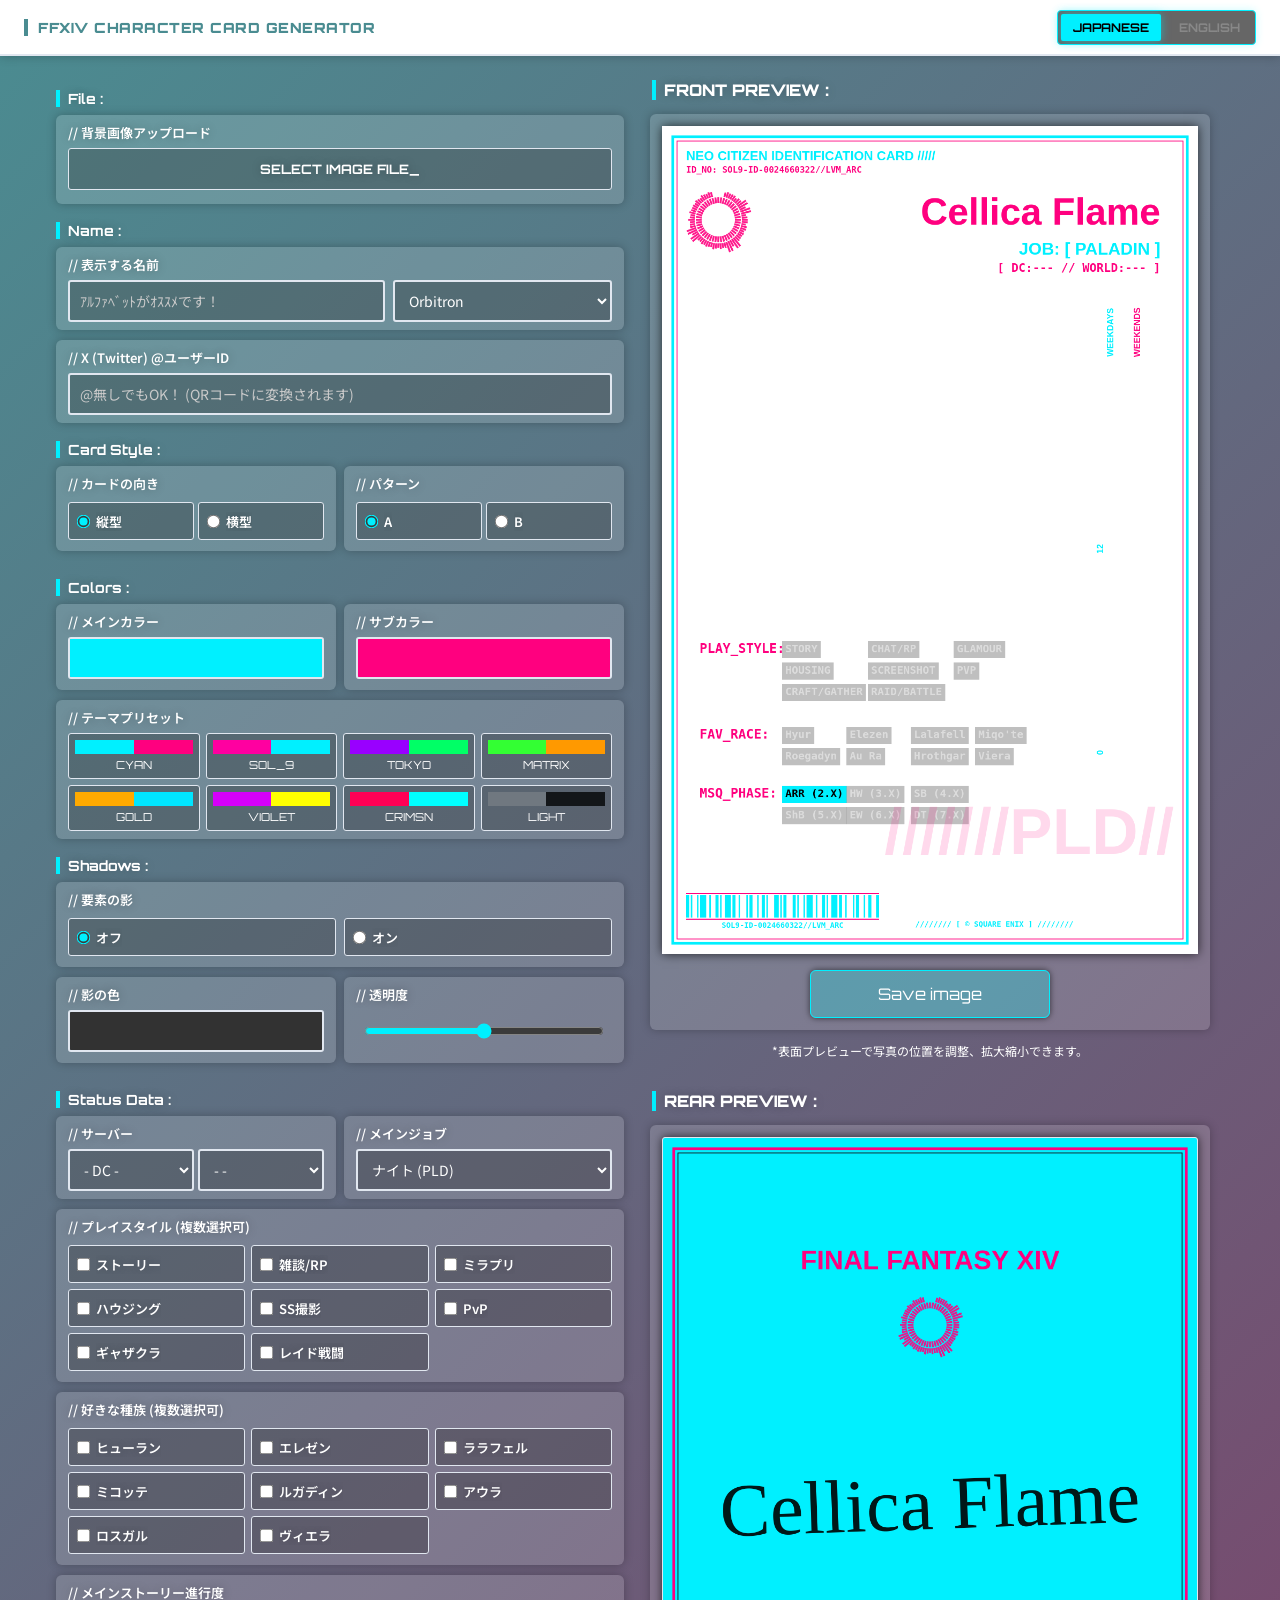
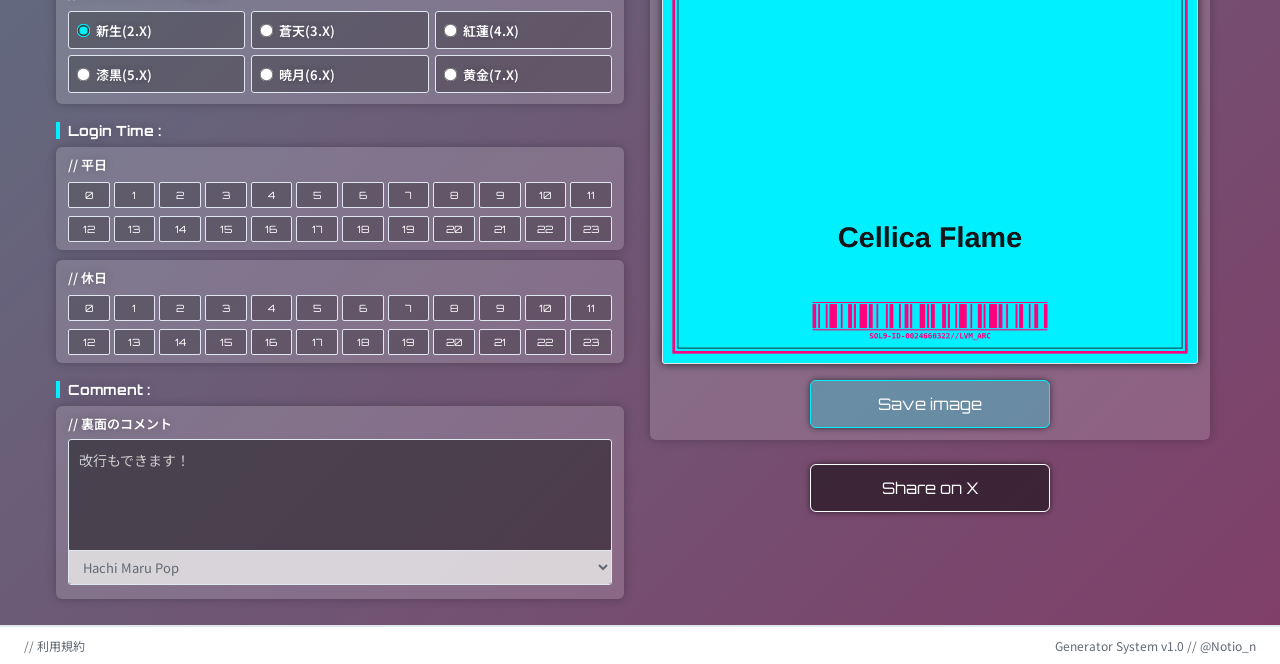
==== index.html @ 162b5ef1 "Add files via upload" ====
<!DOCTYPE html>
<!-- saved from url=(0031)https://mihaly-v.github.io/tst/ -->
<html lang="ja"><head><meta http-equiv="Content-Type" content="text/html; charset=UTF-8">
    
    <meta name="viewport" content="width=device-width, initial-scale=1.0">
    <title>FFXIV CHARACTER CARD GENERATOR</title>
    <link rel="preconnect" href="https://fonts.googleapis.com">
    <link rel="preconnect" href="https://fonts.gstatic.com" crossorigin>
    <link href="https://fonts.googleapis.com/css2?family=Meow+Script&display=swap" rel="stylesheet">
    <link href="https://fonts.googleapis.com/css2?family=Audiowide&family=Black+Han+Sans&family=Cinzel+Decorative:wght@400;700&family=Cinzel:wght@400..900&family=Dela+Gothic+One&family=Gasoek+One&family=Hachi+Maru+Pop&family=Major+Mono+Display&family=Montserrat:wght@100..900&family=Notable&family=Noto+Sans+JP&family=Orbitron:wght@400..900&display=swap" rel="stylesheet">    <link rel="stylesheet" href="style.css">
</head>
<body>

    <header>
        <div class="header-title" id="lblHeaderTitle">FFXIV CHARACTER CARD GENERATOR</div>
        <div class="lang-switcher">
            <button id="btnLangJP" class="active">
                <span class="lang-full">JAPANESE</span>
                <span class="lang-short">JP</span>
            </button>

            <button id="btnLangEN">
                <span class="lang-full">English</span>
                <span class="lang-short">EN</span>
            </button>
        </div>
    </header>

    <div class="center-wrapper">
        <div class="main-container">
            
            <div class="control-panel">
                <h3 class="section-title">File :</h3>
                <div class="form-group">
                    <label id="lblBgImage">背景画像アップロード</label>
                    <label class="custom-file-upload">
                        <input type="file" id="bgImage" accept="image/*">
                        <span id="file-upload-text">SELECT IMAGE FILE_</span>
                    </label>
                </div>
                <h3 class="section-title">Name :</h3>
                <div class="form-group">
                    <label id="lblCharName" for="charName">名前 (キャラクター名)</label>
                    <div class="name-input-container">
                        <input type="text" id="charName" value="" placeholder="ｱﾙﾌｧﾍﾞｯﾄがｵｽｽﾒです！">
                        <select id="textFontName">
                            <option class="font-orbitron" value="'Orbitron', sans-serif" selected>Orbitron</option>
                            <option class="font-cinzel" value="'Cinzel', serif">Cinzel</option>
                            <option class="font-cinzeldec" value="'Cinzel Decorative', serif">Cinzel Decorative</option>
                            <option class="font-montserrat" value="'Montserrat', sans-serif">Montserrat</option>
                            <option class="font-notojp" value="'Noto Sans JP', sans-serif">Noto Sans JP</option>
                            <option class="font-audiowide" value="'Audiowide', sans-serif">Audiowide</option>
                            <option class="font-blackhan" value="'Black Han Sans', sans-serif">Black Han Sans</option>
                            <option class="font-notable" value="'Notable', sans-serif">Notable</option>
                            <option class="font-gasoek" value="'Gasoek One', sans-serif">Gasoek One</option>
                            <option class="font-hachimaru" value="'Hachi Maru Pop', sans-serif">Hachi Maru Pop</option>
                            <option class="font-delagothic" value="'Dela Gothic One', sans-serif">Dela Gothic One</option>
                        </select>
                    </div>
                </div>

                <div class="form-group">
                    <label id="lblXID" for="xTwitterID">X (Twitter) @ユーザーID</label>
                    <input type="text" id="xTwitterID" value="" placeholder="@無しでもOK！ (QRコードに変換されます)">
                </div>

                

                <h3 class="section-title">Card Style :</h3>
                <div class="flex-row">
                    <div class="form-group">
                        <label id="lblOrientation">▼ カードの向き</label>
                        <div class="flex-row" style="gap:4px; margin-top:2px;">                        
                            <label class="radio-label"><input type="radio" name="cardOrientation" value="vertical" checked=""><span id="optVert">縦型</span></label>
                            <label class="radio-label"><input type="radio" name="cardOrientation" value="horizontal"><span id="optHoriz">横型</span></label>
                        </div>
                    </div>
                    <div class="form-group">
                        <label id="lblPattern">▼ パターン</label>
                        <div class="flex-row" style="gap:4px; margin-top:2px;">
                            <label class="radio-label"><input type="radio" name="layoutPattern" value="A" checked=""><span>A</span></label>
                            <label class="radio-label"><input type="radio" name="layoutPattern" value="B"><span>B</span></label>
                        </div>
                    </div>
                </div>

                

                <h3 class="section-title">Colors :</h3>
                <div class="flex-row">
                    <div class="form-group">
                        <label id="lblCol1">メインカラー:</label>
                        <input type="color" id="themeColorPicker" value="#00f0ff">
                    </div>
                    <div class="form-group">
                        <label id="lblCol2">サブカラー:</label>
                        <input type="color" id="themeColorPicker2" value="#ff007f">
                    </div>
                </div>

                <div class="form-group">
                    <label id="lblColors">テーマプリセット</label>
                    <div class="palette-container" id="paletteContainer"><button type="button" class="palette-btn" title="CYAN"><div class="palette-preview"><div class="palette-color" style="background-color: rgb(0, 240, 255);"></div><div class="palette-color" style="background-color: rgb(255, 0, 127);"></div></div><span class="palette-label">CYAN</span></button><button type="button" class="palette-btn" title="SOL_9"><div class="palette-preview"><div class="palette-color" style="background-color: rgb(255, 0, 160);"></div><div class="palette-color" style="background-color: rgb(0, 240, 255);"></div></div><span class="palette-label">SOL_9</span></button><button type="button" class="palette-btn" title="TOKYO"><div class="palette-preview"><div class="palette-color" style="background-color: rgb(153, 0, 255);"></div><div class="palette-color" style="background-color: rgb(0, 255, 102);"></div></div><span class="palette-label">TOKYO</span></button><button type="button" class="palette-btn" title="MATRIX"><div class="palette-preview"><div class="palette-color" style="background-color: rgb(51, 255, 51);"></div><div class="palette-color" style="background-color: rgb(255, 153, 0);"></div></div><span class="palette-label">MATRIX</span></button><button type="button" class="palette-btn" title="GOLD"><div class="palette-preview"><div class="palette-color" style="background-color: rgb(255, 170, 0);"></div><div class="palette-color" style="background-color: rgb(0, 229, 255);"></div></div><span class="palette-label">GOLD</span></button><button type="button" class="palette-btn" title="VIOLET"><div class="palette-preview"><div class="palette-color" style="background-color: rgb(213, 0, 249);"></div><div class="palette-color" style="background-color: rgb(255, 255, 0);"></div></div><span class="palette-label">VIOLET</span></button><button type="button" class="palette-btn" title="CRIMSN"><div class="palette-preview"><div class="palette-color" style="background-color: rgb(255, 0, 85);"></div><div class="palette-color" style="background-color: rgb(0, 255, 255);"></div></div><span class="palette-label">CRIMSN</span></button><button type="button" class="palette-btn" title="LIGHT"><div class="palette-preview"><div class="palette-color" style="background-color: rgb(112, 120, 128);"></div><div class="palette-color" style="background-color: rgb(19, 22, 25);"></div></div><span class="palette-label">LIGHT</span></button></div>
                </div>
                <h3 class="section-title">Shadows :</h3>
                <div class="form-group" >
                    <label id="lblShadow">文字や要素の影：</label>
                    <div class="flex-row">
                        <label  class="radio-label"><input type="radio" name="textShadow" value="off" checked><span id="lblShadowOff">オフ</span></label>
                        <label  class="radio-label"><input type="radio" name="textShadow" value="on"><span id="lblShadowOn">オン</span></label>
                    </div>
                    
                </div>
                <div class="flex-row">
                    <div class="form-group">
                        <label id="lblShadowCol">影の色 :</label>
                        <input type="color" id="shadowColorPicker" value="#323232">
                    </div>
                    <div class="form-group">
                        <label id="lblAplha" for="alphaSlider">透明度 (Alpha):</label>
                        <div class="alphaWrap">
                            <input type="range" id="alphaSlider" min="0" max="1" step="0.01" value="0.5">
                            <span id="alphaValue">0.5</span>
                        </div>
                        <!-- <label class="radio-label"><input type="radio" name="textShadowColor" value="black" checked><span>黒</span></label>
                        <label class="radio-label"><input type="radio" name="textShadowColor" value="white"><span>白</span></label> -->
                    </div>
                </div>

                <h3 class="section-title">Status Data :</h3>
                <div class="flex-row">
                    <div class="form-group">
                        <label id="lblAffiliation">ワールド (DC / WORLD)</label>
                        <div class="flex-row" style="gap:4px;">
                            <select id="dcSelect">
                                <option value="" selected="">- DC -</option>
                                <option value="Secret">Secret</option>

                                <optgroup label="JP">
                                    <option value="Elemental">Elemental</option>
                                    <option value="Gaia">Gaia</option>
                                    <option value="Mana">Mana</option>
                                    <option value="Meteor">Meteor</option>
                                </optgroup>

                                <optgroup label="NA">
                                    <option value="Aether">Aether</option>
                                    <option value="Crystal">Crystal</option>
                                    <option value="Dynamis">Dynamis</option>
                                    <option value="Primal">Primal</option>
                                </optgroup>

                                <optgroup label="EU">
                                    <option value="Chaos">Chaos</option>
                                    <option value="Light">Light</option>
                                </optgroup>

                                <optgroup label="OC">
                                    <option value="Materia">Materia</option>
                                </optgroup>

                                <optgroup label="KR">
                                    <option value="Korea">Korea</option>
                                </optgroup>
                            </select>
                            <select id="worldSelect">
                                <option value="" selected="">- -</option>
                            </select>
                        </div>
                    </div>
                    
                    <div class="form-group">
                        <label id="lblMainJob" for="mainJob">メインジョブ</label>
                        <select id="mainJob"><optgroup label="タンク"><option value="ナイト">ナイト (PLD)</option><option value="戦士">戦士 (WAR)</option><option value="暗黒騎士">暗黒騎士 (DRK)</option><option value="ガンブレイカー">ガンブレイカー (GNB)</option></optgroup><optgroup label="ヒーラー"><option value="白魔道士">白魔道士 (WHM)</option><option value="学者">学者 (SCH)</option><option value="占星術師">占星術師 (AST)</option><option value="賢者">賢者 (SGE)</option></optgroup><optgroup label="近接"><option value="モンク">モンク (MNK)</option><option value="竜騎士">竜騎士 (DRG)</option><option value="忍者">忍者 (NIN)</option><option value="侍">侍 (SAM)</option><option value="リーパー">リーパー (RPR)</option><option value="ヴァイパー">ヴァイパー (VPR)</option></optgroup><optgroup label="遠隔物理"><option value="吟遊詩人">吟遊詩人 (BRD)</option><option value="機工士">機工士 (MCH)</option><option value="踊り子">踊り子 (DNC)</option></optgroup><optgroup label="遠隔魔法"><option value="黒魔道士">黒魔道士 (BLM)</option><option value="召喚士">召喚士 (SMN)</option><option value="赤魔道士">赤魔道士 (RDM)</option><option value="ピクトマンサー">ピクトマンサー (PCT)</option></optgroup></select>
                    </div>
                </div>

                <div class="form-group">
                    <label id="lblPlaystyle">プレイスタイル (複数選択可)</label>
                    <div class="checkbox-grid" id="playstyleGrid">
                        <label class="checkbox-label"><input type="checkbox" name="style" value="ストーリー"><span>ストーリー</span></label>
                        <label class="checkbox-label"><input type="checkbox" name="style" value="雑談/RP"><span>雑談/RP</span></label>
                        <label class="checkbox-label"><input type="checkbox" name="style" value="ミラプリ"><span>ミラプリ</span></label>
                        <label class="checkbox-label"><input type="checkbox" name="style" value="ハウジング"><span>ハウジング</span></label>
                        <label class="checkbox-label"><input type="checkbox" name="style" value="SS撮影"><span>SS撮影</span></label>
                        <label class="checkbox-label"><input type="checkbox" name="style" value="PvP"><span>PvP</span></label>
                        <label class="checkbox-label"><input type="checkbox" name="style" value="ギャザクラ"><span>ギャザクラ</span></label>
                        <label class="checkbox-label"><input type="checkbox" name="style" value="レイド戦闘"><span>レイド戦闘</span></label>
                    </div>
                </div>

                <div class="form-group">
                    <label id="lblFavRace">好きな種族 (複数選択可)</label>
                    <div class="checkbox-grid" id="raceGrid">
                        <label class="checkbox-label"><input type="checkbox" name="race" value="Hyur"><span>ヒューラン</span></label>
                        <label class="checkbox-label"><input type="checkbox" name="race" value="Elezen"><span>エレゼン</span></label>
                        <label class="checkbox-label"><input type="checkbox" name="race" value="Lalafell"><span>ララフェル</span></label>
                        <label class="checkbox-label"><input type="checkbox" name="race" value="Miqo&#39;te"><span>ミコッテ</span></label>
                        <label class="checkbox-label"><input type="checkbox" name="race" value="Roegadyn"><span>ルガディン</span></label>
                        <label class="checkbox-label"><input type="checkbox" name="race" value="Au Ra"><span>アウラ</span></label>
                        <label class="checkbox-label"><input type="checkbox" name="race" value="Hrothgar"><span>ロスガル</span></label>
                        <label class="checkbox-label"><input type="checkbox" name="race" value="Viera"><span>ヴィエラ</span></label>
                    </div>
                </div>

                <div class="form-group">
                    <label id="lblProgress">メインストーリー進行度</label>
                    <div id="progressGroup" class="story-progress-grid"><label class="radio-label"><input type="radio" name="progress" value="0"><span>新生(2.X)</span></label><label class="radio-label"><input type="radio" name="progress" value="1"><span>蒼天(3.X)</span></label><label class="radio-label"><input type="radio" name="progress" value="2"><span>紅蓮(4.X)</span></label><label class="radio-label"><input type="radio" name="progress" value="3"><span>漆黒(5.X)</span></label><label class="radio-label"><input type="radio" name="progress" value="4"><span>暁月(6.X)</span></label><label class="radio-label"><input type="radio" name="progress" value="5"><span>黄金(7.X)</span></label></div>
                </div>

                <h3 class="section-title" id="lblLoginTime">Login Time :</h3>
                <div class="section">
                    <div class="form-group">

                    <label id="lblWeekday">平日</label>
                    <div id="weekdayTimeGrid" class="time-grid"></div>
                    </div>
                    <div class="form-group">
                    <label id="lblWeekend" >休日</label>
                    <div id="weekendTimeGrid" class="time-grid"></div>
                </div>

                <h3 class="section-title" id="lblLoginTime">Comment :</h3>
                <div class="form-group">
                    <label id="lblComment">裏面のコメント</label>
                    <div class="comment-container">
                        <textarea id="backComment" rows="5" placeholder="改行もできます！"></textarea>
                        <select id="textFontComment" class="comment-font-select">
                            <option class="font-hachimaru" value="'Hachi Maru Pop', sans-serif" selected>Hachi Maru Pop</option>
                            <option class="font-orbitron" value="'Orbitron', sans-serif">Orbitron</option>
                            <option class="font-cinzel" value="'Cinzel', serif">Cinzel</option>
                            <option class="font-cinzeldec" value="'Cinzel Decorative', serif">Cinzel Decorative</option>
                            <option class="font-montserrat" value="'Montserrat', sans-serif">Montserrat</option>
                            <option class="font-notojp" value="'Noto Sans JP', sans-serif">Noto Sans JP</option>
                            <option class="font-audiowide" value="'Audiowide', sans-serif">Audiowide</option>
                            <option class="font-blackhan" value="'Black Han Sans', sans-serif">Black Han Sans</option>
                            <option class="font-notable" value="'Notable', sans-serif">Notable</option>
                            <option class="font-gasoek" value="'Gasoek One', sans-serif">Gasoek One</option>
                            <option class="font-delagothic" value="'Dela Gothic One', sans-serif">Dela Gothic One</option>
                        </select>
                    </div>
                </div>
                </div>
            </div>

            <div class="preview-panel">
                <div class="neon-badge">FRONT PREVIEW :</div>
                <div class="preview-wrapper">
                    
                    <div class="preview-fit">
                        <div class="preview">
                            <canvas id="background-layer" width="1000" height="1545"></canvas>
                            <canvas id="ui-layer" width="1000" height="1545"></canvas>
                        </div>
                    </div>
                    <button class="save-btn" id="save-btn">Save image</button>
                    <!-- <div class="image-clip-container" id="frontClipBox"> -->
                        <!-- <img id="resultLoadImage" class="preview-image interactive-front" alt="Front Card Preview" src="" alt=""> -->
                        <img id="resultImage" class="preview-image interactive-front" alt="Front Card Preview"src="[data-uri]">
                    <!-- </div> -->
                </div>
                <div id="lblInst" class="inst-text">*表面プレビューで写真の位置を調整、拡大縮小できます。</div>
                <div class="neon-badge">REAR PREVIEW :</div>
                <div class="preview-wrapper">
                    
                    <div class="image-clip-container" id="backClipBox">
                        <img id="resultImageBack" class="preview-image" alt="Rear Card Preview" src="[data-uri]">
                    </div>
                    <button class="saveBack-btn" id="saveBack-btn">Save image</button>
                </div>
                <button class="x-btn" id="x-btn">Share on X</button>
            </div>

        </div>
    </div>

    <footer>
        <div><a href="terms.html" class="footer-link" id="lblFooterTerms">利用規約</a></div>
        <div>Generator System v1.0 // <a href="https://x.com/Notio_n" target="_blank" rel="noopener noreferrer" class="footer-link">@Notio_n</a></div>
    </footer>

    
    <canvas id="cardCanvas" width="1000" height="1545"></canvas>
    <canvas id="cardLoadCanvas" width="1000" height="1545"></canvas>
    <canvas id="cardCanvasBack" width="1000" height="1545"></canvas>

    <!-- <div class="preview">
        <canvas id="background-layer" width="1000" height="1545"></canvas>
        <canvas id="ui-layer" width="1000" height="1545"></canvas>
    </div> -->

    <div id="hiddenQrContainer"></div>

    <script src="qrcode.min.js"></script>
    <!-- <script src="./index_files/script.js.ダウンロード"></script> -->
    <script src="scriptMask.js"></script>
</body></html>
---- style.css ----
:root {
    --bg-main: #f1f3f7;
    --bg-panel: #ffffff;
    --text-main: #131619;
    --text-muted: #626973;
    --border-flat: #e1e7f0;
    --border-focus: #00f0ff;
    
    --radius-sm: 3px;
    --radius-md: 6px;
    --transition: all 0.15s ease-in-out;
}

* { box-sizing: border-box; margin: 0; padding: 0; }

/* それぞれのoption用のフォント指定 */
.font-orbitron  { font-family: 'Orbitron', sans-serif; }
.font-cinzel    { font-family: 'Cinzel', serif; }
.font-montserrat{ font-family: 'Montserrat', sans-serif; }
.font-techmono  { font-family: 'Share Tech Mono', monospace; }
.font-notojp    { font-family: 'Noto Sans JP', sans-serif; }
.font-mplus     { font-family: 'M PLUS 1p', sans-serif; }
.font-notokr    { font-family: 'Noto Sans KR', sans-serif; }
.font-blackhan  { font-family: 'Black Han Sans', sans-serif; }
.font-rubik     { font-family: 'Rubik 80s Fade', sans-serif; }
.font-syncopate { 
  font-family: 'Syncopate', sans-serif; 
  text-transform: uppercase; 
}
.font-audiowide { 
  font-family: 'Audiowide', sans-serif; 
}
.font-majormono { 
  font-family: 'Major Mono Display', monospace;
}
.font-stalinist { 
  font-family: 'Stalinist One', sans-serif; 
}
.font-notable { 
  font-family: 'Notable', sans-serif; 
}
.font-cinzeldec { 
  font-family: 'Cinzel Decorative', serif; 
}
.font-gasoek { 
  font-family: 'Gasoek One', sans-serif; 
}
.font-delagothic { 
  font-family: 'Dela Gothic One', sans-serif; 
}
.font-hachimaru { 
  font-family: 'Hachi Maru Pop', sans-serif; 
}

body {
    font-family:  'Noto Sans JP', Arial, sans-serif;
    /* background-color: var(--bg-main); */
    background-color:#d8e6e9;
    background: linear-gradient(135deg, #c1c6ce 0%, #d7d9db 100%);
    background: linear-gradient(135deg, #4a8c91 0%, #803e68 100%);
    color: var(--text-main);
    display: flex;
    flex-direction: column;
    min-height: 100vh;
    overflow-x: hidden;
}

header {
    background-color: var(--bg-panel);
    border-bottom: 2px solid var(--border-flat);
    padding: 0 24px;
    display: flex;
    justify-content: space-between;
    align-items: center;
    height: 56px;
    z-index: 100;
    box-shadow: 0 0 10px rgba(0, 0, 0, 0.25);
}
.header-title {
    font-family: 'Orbitron', sans-serif;
    font-size: 14px;
    font-weight: 900;
    /* color: var(--text-main); */
    color: #4a8c91;
    letter-spacing: 0.5px;
    padding-left: 10px;
    border-left: 4px solid #4a8c91;
}
/* .lang-switcher { display: flex; gap: 6px; } */
.lang-btn {
    background: var(--bg-main);
    border: 1px solid var(--border-flat);
    color: var(--text-muted);
    padding: 4px 12px;
    font-family: 'Orbitron', sans-serif;
    font-size: 11px;
    font-weight: 700;
    cursor: pointer;
    border-radius: var(--radius-sm);
}
.lang-btn.active, .lang-btn:hover {
    background: var(--text-main);
    color: #fff;
    border-color: var(--text-main);
}

.center-wrapper {
    flex: 1;
    display: flex;
    justify-content: center;
    width: 100%;
    /* background-color: var(--bg-main); */
}

.main-container {
    display: flex;
    flex-direction: row; 
    flex-wrap: nowrap;
    justify-content: center; /* 一体化させ中央へ寄せる */
    width: 100%;
    max-width: 1220px; /* ⚠️ 600px + 600px + 間隔固定20px = 1220px */
    /* height: calc(100vh - 56px); */
    height: auto;
}

/* ⚙️ 左側：メニュー (最大横幅 600px) */
.control-panel {
    width: 50%;
    max-width: 600px; /* 👈 600pxに固定制限 */
    flex-shrink: 0;
    /* background-color: var(--bg-panel);
    border-left: 2px solid var(--border-flat); */
    padding: 16px;
    overflow-y: auto;
}

/* 🖼️ 右側：プレビュー (最大横幅 600px / 間隔は20pxで完全固定) */
.preview-panel {
    width: 50%;
    max-width: 600px; /* 👈 600pxに固定制限 */
    flex-shrink: 0;
    /* background-color: var(--bg-main);
    border-left: 20px solid var(--bg-main); 
    border-right: 2px solid var(--border-flat); */
    padding: 20px 20px 20px 0;
    display: flex;
    flex-direction: column;
    align-items: center;
    justify-content: flex-start;
    overflow-y: auto;
    gap: 8px;
}

.save-btn,.saveBack-btn {
    position: relative; 
    overflow: hidden;  
    background-color: rgba(0, 250, 255, 0.25);
    color: #ffffff;
    border: 1px solid #00f0ff;
    margin-top: 16px;
    width: 240px;
    height: 48px;
    /* border: 1px solid #ffffff; */
    border-radius: 6px;
    font-size: 16px;
    font-family: 'Orbitron', sans-serif;
    cursor: pointer;
    box-shadow: 0 0 6px rgba(0, 0, 0, 0.6);
    /* transition: all 0.3s ease; */
}
.x-btn {
    position: relative; 
    overflow: hidden;
    margin-top: 16px;
    width: 240px;
    height: 48px;
    color: #ffffff;
    background-color: rgba(0, 0, 0, 0.5);
    border: 1px solid #ffffff;
    border-radius: 6px;
    font-size: 16px;
    font-family: 'Orbitron', sans-serif;
    cursor: pointer;
    box-shadow: 0 0 6px rgba(0, 0, 0, 0.6);
}

.save-btn::after,.saveBack-btn::after,.x-btn::after {
    content: '';
    position: absolute;
    top: 0;
    left: -100%; /* スタート時はボタンの左側に隠しておく */
    width: 50%;  /* 光の線の幅 */
    height: 100%;
    
    /* 斜めの白いグラデーション光を作る */
    background: linear-gradient(
        90deg, 
        rgba(255, 255, 255, 0) 0%, 
        rgba(255, 255, 255, 0.6) 50%, 
        rgba(255, 255, 255, 0) 100%
    );
    
    transform: skewX(-25deg); /* 線を斜めにする */    
}

.save-btn:hover,.saveBack-btn:hover,.x-btn:hover {
    background-color: rgba(0, 250, 255, 0.5);
    color: #ffffff;
    border: 1px solid #00f0ff;
    box-shadow: 0 0 6px rgba(0, 0, 0, 0.6);
}
.x-btn:hover {
    background-color: rgba(0, 0, 0, 0.5);
    color: #00f0ff;
    border: 1px solid #00f0ff;
    box-shadow: 0 0 6px rgba(0, 0, 0, 0.6);
}
.save-btn:hover::after,.saveBack-btn:hover::after,.x-btn:hover::after {

    animation: btnAnimation 1.6s ease-in-out forwards infinite;
}
@keyframes btnAnimation{
0% {
    left: -100%;
  }
  100% {
    left: 150%; /* ボタンの右側まで完全に突き抜ける */
  }
}

.section-title {
    font-family: 'Orbitron', sans-serif;
    font-size: 14px;
    /* color: var(--text-main); */
    color: #ffffff;
    margin: 18px 0 8px 0;
    /* border-left: 4px solid var(--text-main); */
    border-left: 4px solid #00f0ff;
    padding-left: 8px;
    text-shadow: 0 0 10px rgba(0, 0, 0, 0.25);
}

.form-group {
    margin-bottom: 10px;
    /* background: var(--bg-main); */
    background-color: rgba(255, 255, 255, 0.15);
    padding: 8px 12px;
    border-radius: var(--radius-md);
    box-shadow: 0 0 10px rgba(0, 0, 0, 0.25);
}

label {
    display: block;
    font-size: 13px;
    font-weight: 600;
    margin-bottom: 6px;
    /* color: var(--text-muted); */
    /* color:#3a3a3a; */
    color: #ffffff;
    text-shadow: 0 0 10px rgba(0, 0, 0, 0.25);
}

/*  日本語・英語切り替え時にフォントサイズや高さがガタつかないよう固定統一 */
input[type="text"], select, textarea {
    width: 100%;
    height: 42px; 
    /* background-color: var(--bg-panel); */
    border: 2px solid var(--border-flat);
    /* color: var(--text-main); */
    padding: 0 10px; /* 上下パディングを排しheightベースで中央寄せ */
    font-family: 'Noto Sans JP', sans-serif; 
    font-size: 14px; 
    border-radius: var(--radius-sm);
    transition: var(--transition);
    color: #ffffff;
    background-color: rgba(0, 0, 0, 0.25);
}
select option,optgroup {
    color: #ffffff;
    background-color: #606060;
}
input[type="text"]::placeholder { 
    flex: 1.5; color: #cacaca;
}
textarea {
    height: 110px; /* テキストエリアのみ独自の高さを許可 */
    padding: 10px;
}
input[type="text"]:focus, select:focus, textarea:focus {
    border-color: var(--border-focus);
    outline: none;
}

.name-input-container { display: flex; gap: 8px; }
.name-input-container input { 
    flex: 1.5; color: #ffffff;
    background-color: rgba(0, 0, 0, 0.25);
}
.name-input-container input::placeholder { 
    flex: 1.5; color: #cacaca;
}
.name-input-container select { 
    flex: 1; color: #ffffff;
    background-color: rgba(0, 0, 0, 0.25);
}

.custom-file-upload {
    display: flex;
    align-items: center;
    justify-content: center;
    width: 100%;
    height: 42px; /* 👈 高さを他のフォームと統一 */
    /* background-color: var(--bg-panel); */
    border: 1px solid var(--border-flat);
    /* color: var(--text-main); */
    font-family: 'Orbitron', sans-serif;
    font-size: 13px;
    font-weight: 700;
    border-radius: var(--radius-sm);
    cursor: pointer;
    transition: var(--transition);
    color: #ffffff;
    background-color: rgba(0, 0, 0, 0.25);
}
.custom-file-upload:hover {
    border-color: var(--border-focus);
    background-color: rgba(0, 240, 255, 0.02);
}
.custom-file-upload input[type="file"] { display: none; }

.comment-container {
    /* background-color: var(--bg-panel); */
    border: 1px solid var(--border-flat);
    border-radius: var(--radius-sm);
    display: flex;
    flex-direction: column;
    background-color: rgba(0, 0, 0, 0.25);
    margin-bottom: 6px;
}
.comment-container textarea::placeholder {
    color: #cacaca;
}
.comment-container:focus-within { border-color: var(--border-focus); }
.comment-container textarea {
    border: none;
    resize: none;
    
}
.comment-font-select {
    border: none;
    border-top: 1px solid var(--border-flat);
    /* background-color: var(--bg-main); */
    border-radius: 0 0 var(--radius-sm) var(--radius-sm);
    height: 34px; /* セレクトボックス単体で収まるサイズ */
    font-size: 13px;
    cursor: pointer;
    color: #626973;
    background-color: rgba(255, 255, 255, 0.75)   ;
}

.flex-row { display: flex; gap: 8px; }
.flex-row > * { flex: 1; min-width: 0; }

input[type="radio"],
input[type="checkbox"],
input[type="range"] {
  accent-color: #00f0ff; /* 選択時の色を指定 */
  border: solid #fff;
}
input[type="range"] {
    width: 100%;
    max-width: 240px;
}

.alphaWrap {
    padding-top: 10px;
    text-align: center;
    /* font-family: "Orbitron", sans-serif; */
}
.alphaWrap span {
    display: none;
}


/* 🌟 プレイスタイル、好きな種族、ストーリーを「横3列」に完全固定 */
.checkbox-grid, .story-progress-grid {
    display: grid;
    grid-template-columns: repeat(3, 1fr); /* 👈 厳格に3等分 */
    gap: 0px 6px;
}
.checkbox-label, .radio-label {
    display: flex;
    align-items: center;
    gap: 6px;
    height: 38px; /* 👈 チェックボックスパネルの高さも一律統一 */
    font-size: 13px; /* 👈 テキストのはみ出しを防ぐため13pxに固定 */
    background: var(--bg-panel);
    padding: 0 8px;
    border-radius: var(--radius-sm);
    cursor: pointer;
    border: 1px solid var(--border-flat);
    overflow: hidden;
    
}
.checkbox-label span, .radio-label span {
    overflow: hidden;
    text-overflow: ellipsis;
    white-space: nowrap;
    
}
.checkbox-label input, .radio-label input { flex-shrink: 0; transform: scale(1.05); }

input[type="color"] {
    -webkit-appearance: none;
    border: 2px solid var(--border-flat);
    width: 100%;
    height: 42px; /* 👈 高さを統一 */
    border-radius: var(--radius-sm);
    cursor: pointer;
}
input[type="color"]::-webkit-color-swatch-wrapper { padding: 0; }
input[type="color"]::-webkit-color-swatch { border: none; }

.palette-container {
    display: grid;
    grid-template-columns: repeat(4, 1fr);
    gap: 6px;
}
.palette-btn {
    /* background: var(--bg-panel); */
    border: 1px solid var(--border-flat);
    padding: 6px;
    cursor: pointer;
    border-radius: var(--radius-sm);
    display: flex;
    flex-direction: column;
    align-items: center;
    background-color: rgba(0, 0, 0, 0.25);
}
.palette-btn:hover {
    background-color: rgba(255, 255, 255, 0.75);
}
.palette-btn:hover .palette-label {
    color: #000000;
}
.palette-preview { display: flex; width: 100%; height: 14px; overflow: hidden; }
.palette-color { flex: 1; }
.palette-label { font-size: 11px; color: var(--text-muted); margin-top: 4px; font-family: "Orbitron", Arial, sans-serif; color: #ffffff;}

.preview-wrapper {
    width: 100%;
    max-width: 560px;
    /* background: var(--bg-panel); */
    background-color: rgba(255, 255, 255, 0.15);
    /* border: 2px solid var(--border-flat); */
    padding: 12px;
    border-radius: var(--radius-md);
    text-align: center;
    box-shadow: 0 0 10px rgba(0, 0, 0, 0.25);
}
.neon-badge {
    width: 96%;
    padding-left: 8px;
    display: inline-block;
    font-size: 16px;
    font-weight: 900;
    /* color: var(--text-main); */
    color: #ffffff;
    margin-top: 4px;
    margin-bottom: 6px;
    font-family: 'Orbitron', sans-serif;
    text-shadow: 0 0 10px rgba(0, 0, 0, 0.25);
    border-left: 4px solid #00f0ff;
}
.image-clip-container {
    width: 100%;
    overflow: hidden;
    background-color: #ebedf2;
    border: 1px solid var(--border-flat);
    border-radius: var(--radius-sm);
        box-shadow: 0 0 10px rgba(0, 0, 0, 0.7);
}
.preview-image {
    width: 100%;
    height: auto;
    display: block;
}
.preview-image.interactive-front { 
    cursor: move; 
    display: none;
}
.inst-text { font-size: 12px; color: #ffffff; text-align: center; margin-top: 4px; margin-bottom: 20px; max-width: 560px; }

footer {
    background-color: var(--bg-panel);
    border-top: 2px solid var(--border-flat);
    padding: 10px 24px;
    display: flex;
    justify-content: space-between;
    align-items: center;
    font-size: 12px;
    color: var(--text-muted);
}
.footer-link {
    color: var(--text-muted);
    text-decoration: none;
    transition: var(--transition);
}
.footer-link:hover {
    color: var(--text-main);
    text-decoration: underline;
}

#cardLoadCanvas,#cardCanvas, #cardCanvasBack, #hiddenQrContainer { display: none; }

/* プレビュー画像にカード風の角丸と陰影を追加 */
#resultImage, #resultImageBack {
    border-radius: 0px; /* カードの角を丸く */
    box-shadow: 0 10px 30px rgba(0, 0, 0, 0.25); /* 近未来的な浮遊感のある影 */
    overflow: hidden;
    max-width: 100%;
    height: auto;
    transition: transform 0.2s ease;
}

/* 点灯式の選択メニュー（チェックボックス・ラジオボタン）の上下の隙間を広げる */
.checkbox-label, .radio-label {
    margin-top: 3px;
    margin-bottom: 3px;
    display: inline-flex;
    align-items: center;
    color: #ffffff;
    background-color: rgba(0, 0, 0, 0.25);
}

/* 📱 画面幅が 768px 以下のスマホサイズ時の設定 */
@media (max-width: 768px) {
    /* 1. 外側のボディとメインコンテナの余計な余白を完全にゼロにする */
    html, body, .app-container, .main-container { 
        display: flex;
        flex-direction: column; 
        width: 100% !important;
        max-width: 100% !important;
        height: auto !important;
        min-height: 100vh;
        position: relative !important;
        margin: 0 !important;      /* ⚡ 外側の余計なマージンをリセット */
        padding: 0 !important;     /* ⚡ 左右の隙間をなくして画面端まで広げる */
        box-sizing: border-box;
        overflow-x: hidden;        /* 横スクロール（ガタつき）を防止 */
    }

    /* 🛠️ 2. コントロールパネル（画面横幅いっぱいにピタッと配置） */
    .control-panel, .settings-panel, .form-container {
        order: 1; 
        width: 100% !important;        
        max-width: 100% !important;    
        height: auto !important;       
        position: relative !important; 
        top: 0 !important;             
        left: 0 !important;
        margin: 0 0 20px 0 !important; /* ⚡ 左右マージンは0、下側にだけ少し隙間を空ける */
        padding: 15px !important;      /* 内側の文字の詰まり具合はお好みで調整してください */
        box-sizing: border-box;
        flex: none !important;
    }

    /* 🖼️ 3. プレビュー画面（コントロールパネルの真下に配置） */
    .preview-panel, .canvas-container {
        order: 2; 
        width: 100% !important;
        max-width: 100% !important;
        height: auto !important;       
        position: relative !important; 
        top: 0 !important;
        left: 0 !important;
        margin: 0 0 20px 0 !important; /* ⚡ 左右マージンは0、下側のフッターとの間にだけ隙間 */
        padding: 0 !important;         /* プレビュー外側の余計なパディングを排除 */
        box-sizing: border-box;
        flex: none !important;
        border-left: 0; 
        border-right: 0;
    }

    /* 📝 4. フッター（プレビューの真下、最底面にピタッと配置） */
    footer, .footer-container {
        order: 3; 
        display: block !important;
        width: 100% !important;
        height: auto !important;
        position: relative !important; 
        bottom: 0 !important;
        left: 0 !important;
        margin: 0 !important;          /* ⚡ 無駄なマージンを完全に排除 */
        padding: 20px 15px !important; /* フッター内の上下左右の余白 */
        clear: both !important;        
        box-sizing: border-box;
    }
    

    /* 1. 操作メニュー（サイドパネル）の上に完全に重なる独立したプレビュー枠 */
    .mobile-overlay-preview {
        position: fixed !important;
        top: 0 !important;
        left: 0 !important;
        width: 100vw !important;
        height: 100vh !important;
        z-index: 99999 !important; /* すべての要素の最前面 */
        background-color: rgb(255, 255, 255, 0.75);
        /* var(--bg-main) !important; */
        padding: 60px 20px 20px 20px !important; /* 上部に閉じるボタン用の余白 */
        overflow-y: auto !important;
        display: flex;
        flex-direction: column;
        align-items: center;
        gap: 16px;
    }

    /* 2. オーバーレイの中に表示するプレビュー画像 */
    .mobile-overlay-preview img {
        width: 100% !important;
        max-width: 100% !important;
        height: auto !important;
        border-radius: 0 !important;
        box-shadow: none !important;
        display: block !important;
    }

    /* 3. 画面の右下に固定配置する「プレビューを表示」ボタン */
    .mobile-preview-trigger {
        position: fixed;
        top: 70vh;
        right: -2px;
        z-index: 9999;
        background-color: rgba(90, 90, 90, 0.95);
        /* var(--text-main); */
        color: #ffffff;
        border: 2px solid var(--border-focus);
        padding: 12px 20px;
        border-radius: 10px 0 0 10px;
        /* var(--radius-md); */
        font-family: 'Orbitron', sans-serif;
        font-size: 13px;
        font-weight: bold;
        letter-spacing: 1px;
        cursor: pointer;
        box-shadow: 0 4px 16px rgba(0, 240, 255, 0.3);
        display: flex;
        align-items: center;
        gap: 8px;
    }
    .mobile-preview-trigger:hover {
        background-color: rgba(0, 240, 255, 0.95);
    }
    .mobile-preview-trigger.is-hidden {
        display: none !important;
    }

    /* 4. オーバーレイ専用の「閉じる」ボタン */
    .mobile-preview-close {
        position: fixed;
        top: 70vh;
        right: -2px;
        z-index: 100000;
        background-color: rgba(90, 90, 90, 0.95);
        
        color: #fff;
        border: 2px solid var(--border-focus);
        padding: 12px 20px;
        font-family: 'Orbitron', sans-serif;
        font-size: 13px;
        font-weight: bold;
        cursor: pointer;
        box-shadow: 0 4px 16px rgba(0, 240, 255, 0.3);
        border-radius: 10px 0 0 10px;
    }
}

/* PC表示時はこれらのスマホ専用ボタンやオーバーレイ構造を非表示 */
@media (min-width: 769px) {
    .mobile-preview-trigger, .mobile-preview-close, .mobile-overlay-preview {
        display: none !important;
    }
}


/* ========================================================
   🌐 言語切り替えボタン（サイバーテック・デザイン）
   ======================================================== */

/* 通常時（PC版）の非表示・表示の強制固定 */
.lang-short {
    display: none !important; /* ⚡ 競合に負けないよう important を追加 */
}
.lang-full {
    display: inline !important;
}

/* ボタンを囲むコンテナ */
.lang-switcher {
    display: flex;
    gap: 6px;               /* ボタン同士の隙間 */
    background: rgba(0, 0, 0, 0.6); /* 半透明の黒背景 */
    padding: 3px;
    border: 1px solid #00f0ff; /* ネオンブルーの極細枠 */
    border-radius: 4px;
    box-shadow: 0 0 8px rgba(0, 240, 255, 0.2); /* ほんのり光るグロー効果 */
}

/* ボタン単体のデザイン */
.lang-switcher button {
    background: transparent;
    border: none;
    color: #888;            /* 通常時は少し暗めの文字色 */
    font-family: 'Orbitron', Courier, monospace; /* メカニカルなフォント */
    font-size: 12px;
    font-weight: bold;
    padding: 6px 12px;
    cursor: pointer;
    transition: all 0.2s ease;
    border-radius: 2px;
    text-transform: uppercase;
}

/* マウスホバー時 */
.lang-switcher button:hover {
    color: #00f0ff;
    background: rgba(0, 240, 255, 0.1);
}

/* ⚡ アクティブ（現在選択中）のボタンデザイン */
.lang-switcher button.active {
    background: #00f0ff !important; /* ネオンブルーで満たす */
    color: #000000 !important;      /* 文字は反転して引き締まった黒に */
    box-shadow: 0 0 10px rgba(0, 240, 255, 0.5); /* 選択中は強く光らせる */
}


/* ========================================================
   📱 スマホサイズ（幅 768px 以下）の切り替え
   ======================================================== */
@media (max-width: 768px) {
    /* ⚡ スマホの時はフル表記を完全に消し、ショート(JP/EN)だけを出す */
    .lang-full {
        display: none !important;
    }
    .lang-short {
        display: inline !important; /* ⚡ こちらも強制有効化 */
    }

    /* スマホ画面に合わせてボタンを少しコンパクトに引き締め */
    .lang-switcher button {
        padding: 4px 8px !important;
        font-size: 11px;
    }
}



.time-grid {
    
    display: grid;
    grid-template-columns: repeat(12, 1fr); /* 8個×3行＝24個 */
    gap: 8px 4px;
    margin-top: 8px;
}

.time-selector-btn {
    /* background: #fff; */
    border: none;
    border-radius: 2px;
    padding: 6px 0;
    font-size: 10px;
    cursor: pointer;
    border: 1px solid var(--border-flat);
    font-family: "Orbitron", sans-serif;
    font-weight: lighter;
    /* color: #626973; */
    background-color: rgba(0, 0, 0, 0.25);
    color: #ffffff;
}
.time-selector-btn:hover {
    background-color: rgba(0, 250, 255, 0.25);
}

/* 選択時の点灯スタイル */
.time-selector-btn.active {
    background: var(--border-focus); /* CSS変数のメインカラー */
    color: #fff;
    font-weight: bold;
}


/*  */

.preview_fit {
    width: 100%;
    height: 100%;
    aspect-ratio: 1000/1545;
}
.preview {
    /* background-color: aqua; */
    position: relative;
    /* height: 772.5px ;
    width: 500px ; */
    width: 100%;
    height: 100%;
    box-shadow: 0 0 10px rgba(0, 0, 0, 0.7);
    margin: 0 auto;

    
}
.preview canvas {        
    position: absolute;
    top: 0;
    left: 0;
    width: 100% !important;
    height: 100% !important;
    object-fit: cover;
}
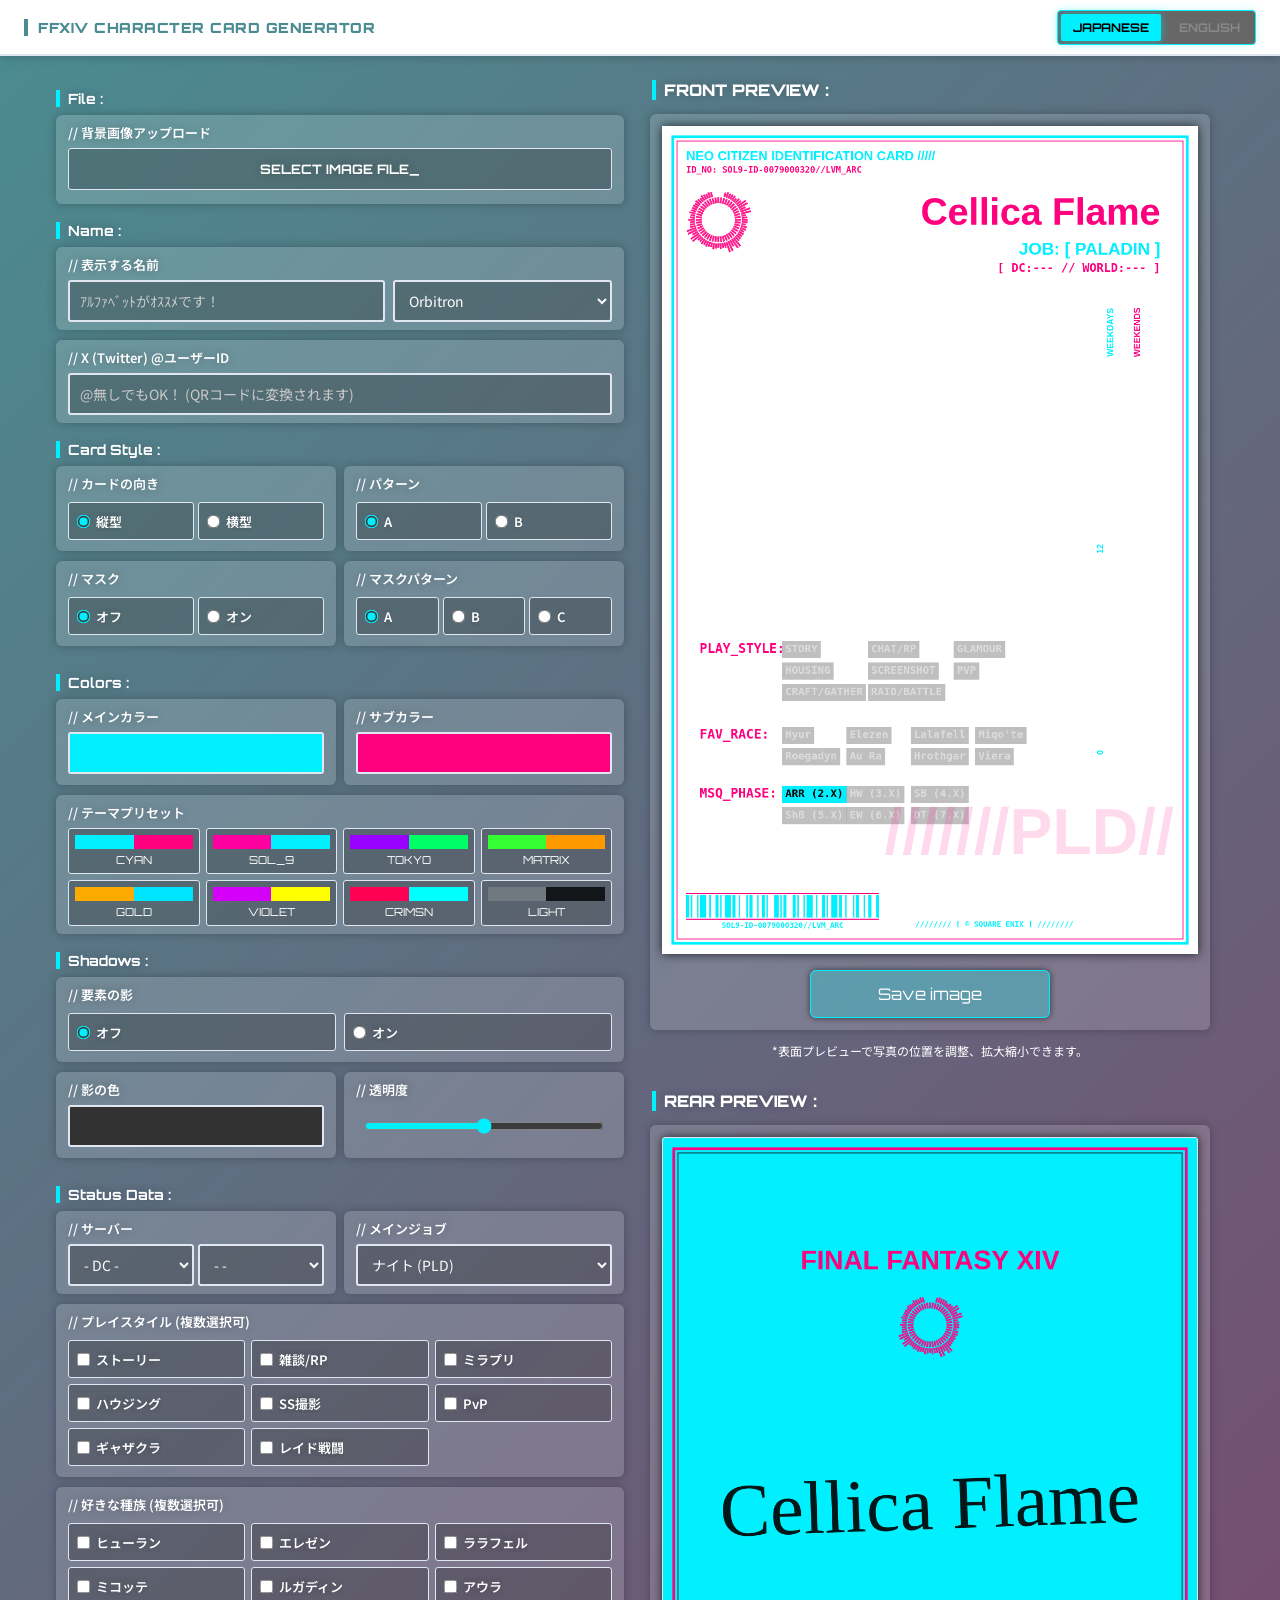
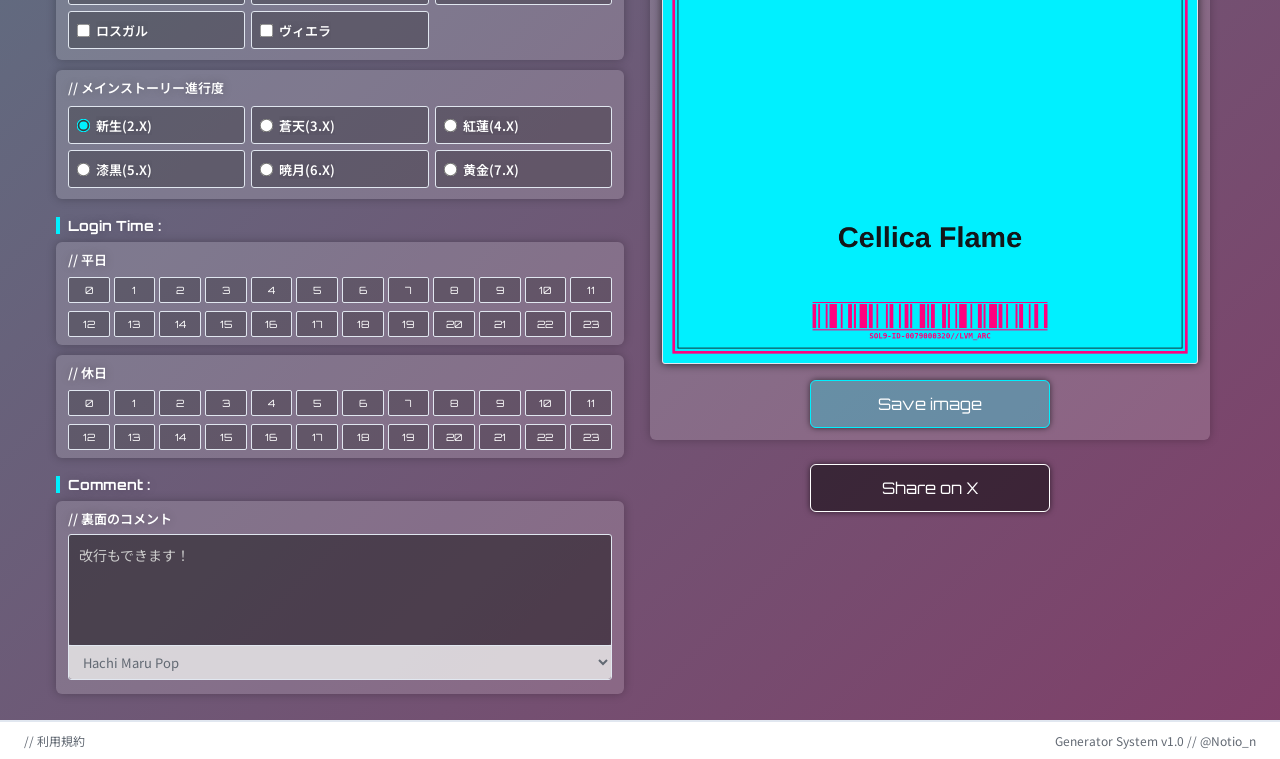
==== commit 115789be: "Add files via upload" ====
--- a/index.html
+++ b/index.html
@@ -69,17 +69,34 @@
                 <h3 class="section-title">Card Style :</h3>
                 <div class="flex-row">
                     <div class="form-group">
-                        <label id="lblOrientation">▼ カードの向き</label>
+                        <label id="lblOrientation">// カードの向き</label>
                         <div class="flex-row" style="gap:4px; margin-top:2px;">                        
                             <label class="radio-label"><input type="radio" name="cardOrientation" value="vertical" checked=""><span id="optVert">縦型</span></label>
                             <label class="radio-label"><input type="radio" name="cardOrientation" value="horizontal"><span id="optHoriz">横型</span></label>
                         </div>
                     </div>
                     <div class="form-group">
-                        <label id="lblPattern">▼ パターン</label>
+                        <label id="lblPattern">// パターン</label>
                         <div class="flex-row" style="gap:4px; margin-top:2px;">
                             <label class="radio-label"><input type="radio" name="layoutPattern" value="A" checked=""><span>A</span></label>
                             <label class="radio-label"><input type="radio" name="layoutPattern" value="B"><span>B</span></label>
+                        </div>
+                    </div>
+                </div>
+                <div class="flex-row">
+                    <div class="form-group">
+                        <label id="lblMask">// マスク</label>
+                        <div class="flex-row" style="gap:4px; margin-top:2px;">
+                            <label class="radio-label"><input type="radio" name="layoutMask" value="off" checked=""><span>オフ</span></label>
+                            <label class="radio-label"><input type="radio" name="layoutMask" value="on"><span>オン</span></label>
+                        </div>
+                    </div>
+                    <div class="form-group">
+                        <label id="lblMaskPattern">// マスクパターン</label>
+                        <div class="flex-row" style="gap:4px; margin-top:2px;">
+                            <label class="radio-label"><input type="radio" name="layoutMaskPattern" value="mask-A.jpg" checked=""><span>A</span></label>
+                            <label class="radio-label"><input type="radio" name="layoutMaskPattern" value="mask-B.jpg"><span>B</span></label>
+                            <label class="radio-label"><input type="radio" name="layoutMaskPattern" value="mask-C.jpg"><span>C</span></label>
                         </div>
                     </div>
                 </div>
--- a/style.css
+++ b/style.css
@@ -616,7 +616,7 @@
         gap: 16px;
     }
 
-    /* 2. オーバーレイの中に表示するプレビュー画像 */
+    /* 2. オーバーレイの中に表示するプレビュー画像（背面プレビューの複製など） */
     .mobile-overlay-preview img {
         width: 100% !important;
         max-width: 100% !important;
@@ -624,6 +624,16 @@
         border-radius: 0 !important;
         box-shadow: none !important;
         display: block !important;
+    }
+
+    /* 2-b. オーバーレイの中に表示する実物のCanvasプレビュー（表面：background-layer / ui-layer） */
+    /*      .preview-fit ごと実物を移動してくるので、img と同じ幅いっぱいの見た目にする */
+    .mobile-overlay-preview .preview-fit {
+        width: 100% !important;
+        max-width: 100% !important;
+    }
+    .mobile-overlay-preview .preview {
+        box-shadow: none !important;
     }
 
     /* 3. 画面の右下に固定配置する「プレビューを表示」ボタン */
@@ -817,4 +827,6 @@
     width: 100% !important;
     height: 100% !important;
     object-fit: cover;
+    cursor: move;
+    touch-action: none; /* ブラウザ標準のスクロール/ピンチズームと競合しないようにする */
 }
